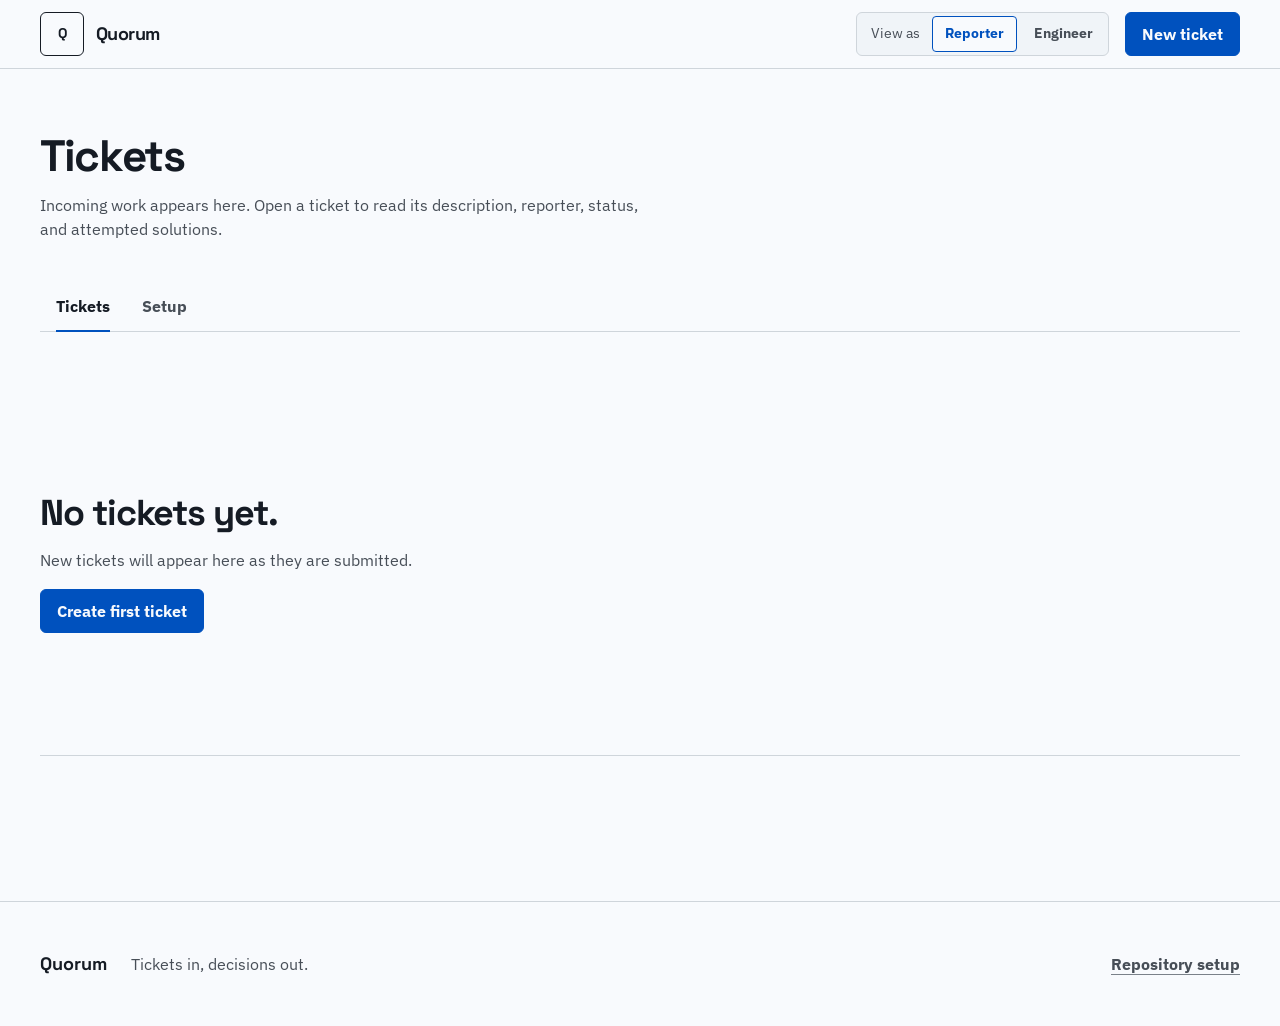
==== ui/index.html @ 8fc57d9d "bundle wired Quorum UI in ui/ so a fresh clone serves the web app; QUORUM_UI_DIR defaults to it Co-A" ====
<!doctype html>
<html lang="en">
  <head>
    <meta charset="utf-8" />
    <meta name="viewport" content="width=device-width, initial-scale=1, viewport-fit=cover" />
    <meta name="application-name" content="Quorum" />
    <meta name="apple-mobile-web-app-title" content="Quorum" />
    <meta name="description" content="Quorum keeps incoming tickets and attempted solutions in one quiet decision workspace." />
    <title>Quorum</title>
    <link rel="preconnect" href="https://fonts.googleapis.com" />
    <link rel="preconnect" href="https://fonts.gstatic.com" crossorigin />
    <link href="https://fonts.googleapis.com/css2?family=IBM+Plex+Sans:wght@400;700&amp;family=JetBrains+Mono:wght@400;600&amp;family=Space+Grotesk:wght@500;700&amp;display=swap" rel="stylesheet" />
    <link rel="stylesheet" href="tokens.css" />
    <link rel="stylesheet" href="styles.css" />
  </head>
  <body>
    <a class="skip-link" href="#main">Skip to workspace</a>

    <header class="topbar">
      <div class="topbar__inner">
        <a class="brand" href="#tickets" data-screen-link="tickets" aria-label="Quorum tickets">
          <span class="brand__mark" aria-hidden="true">Q</span>
          <span>Quorum</span>
        </a>

        <div class="topbar__tools">
          <div class="role-toggle" role="group" aria-label="View as">
            <span class="role-toggle__label">View as</span>
            <button class="role-toggle__option" type="button" data-role="reporter" aria-pressed="true">Reporter</button>
            <button class="role-toggle__option" type="button" data-role="engineer" aria-pressed="false">Engineer</button>
          </div>
          <button class="btn btn--primary" type="button" data-screen-link="submission">New ticket</button>
        </div>
      </div>
    </header>

    <main class="workspace" id="main" tabindex="-1">
      <div class="workspace-head">
        <h1 id="screenTitle">Tickets</h1>
        <p id="screenDescription">Incoming work appears here. Open a ticket to review every solution attempted for it.</p>
      </div>

      <nav class="workspace-tabs" aria-label="Workspace">
        <button class="tab-link" type="button" data-screen-link="tickets">Tickets</button>
        <button class="tab-link" type="button" data-screen-link="solutions">Solutions</button>
        <button class="tab-link" type="button" data-screen-link="setup">Setup</button>
      </nav>

      <div class="screen-root" id="screenRoot" aria-live="off"></div>
    </main>

    <footer class="system-foot">
      <strong>Quorum</strong>
      <span>Tickets in, decisions out.</span>
      <button class="foot-link" type="button" data-screen-link="setup">Repository setup</button>
    </footer>

    <script src="app.js" defer></script>
  </body>
</html>
---- ui/tokens.css ----
/* Hallmark · macrostructure: Index-First · tone: technical-utilitarian · anchor hue: cobalt
 * Hallmark · genre: modern-minimal · theme: Cobalt · enrichment: none · nav: N9 · footer: Ft1
 * Hallmark · pre-emit critique: P5 H5 E5 S5 R5 V5
 * contrast: pass (40–41) · honest: pass (46) · chrome: pass (47) · tokens: pass (48)
 * slop: 56/58 source-pass · rendered checks open: 34, 49
 */

:root {
  color-scheme: light;

  --color-paper: oklch(98.5% 0.004 250);
  --color-paper-2: oklch(96.5% 0.007 250);
  --color-paper-3: oklch(93.5% 0.01 250);
  --color-paper-raised: oklch(99.2% 0.003 250);
  --color-rule: oklch(87% 0.01 250);
  --color-rule-2: oklch(60% 0.015 250);
  --color-neutral: oklch(52% 0.018 257);
  --color-muted: oklch(42% 0.018 257);
  --color-ink-2: oklch(33% 0.02 258);
  --color-ink: oklch(22% 0.02 258);
  --color-accent: oklch(46% 0.19 256);
  --color-accent-soft: oklch(93% 0.035 256);
  --color-accent-ink: oklch(98.5% 0.004 250);
  --color-focus: oklch(25% 0.05 256);
  --color-graphite: oklch(20.5% 0.016 260);
  --color-graphite-2: oklch(25.5% 0.018 260);
  --color-graphite-3: oklch(32% 0.018 260);
  --color-on-graphite: oklch(94% 0.008 250);
  --color-on-graphite-muted: oklch(74% 0.014 250);
  --color-success: oklch(43% 0.12 155);
  --color-success-soft: oklch(94% 0.035 155);
  --color-warning: oklch(40% 0.12 72);
  --color-warning-soft: oklch(95% 0.035 72);
  --color-error: oklch(48% 0.18 28);
  --color-error-soft: oklch(95% 0.035 28);
  --color-transparent: transparent;
  --color-scrim: oklch(15% 0.02 258 / 0.58);

  --font-display: "Space Grotesk", "Avenir Next", sans-serif;
  --font-body: "IBM Plex Sans", "Segoe UI", sans-serif;
  --font-mono: "JetBrains Mono", "SFMono-Regular", monospace;

  --text-xs: 0.75rem;
  --text-sm: 0.875rem;
  --text-base: 1rem;
  --text-md: 1.125rem;
  --text-lg: 1.375rem;
  --text-xl: 1.75rem;
  --text-2xl: 2.25rem;
  --text-3xl: 2.75rem;
  --text-display: clamp(2rem, 4vw + 0.25rem, 3.5rem);

  --space-3xs: 0.125rem;
  --space-2xs: 0.25rem;
  --space-xs: 0.5rem;
  --space-sm: 0.75rem;
  --space-md: 1rem;
  --space-lg: 1.5rem;
  --space-xl: 2.5rem;
  --space-2xl: 4rem;
  --space-3xl: 6rem;
  --space-4xl: 9rem;

  --dur-micro: 100ms;
  --dur-short: 180ms;
  --dur-medium: 260ms;
  --dur-long: 420ms;
  --ease-out: cubic-bezier(0.16, 1, 0.3, 1);
  --ease-in: cubic-bezier(0.7, 0, 0.84, 0);
  --ease-in-out: cubic-bezier(0.65, 0, 0.35, 1);

  --radius-xs: 0.25rem;
  --radius-sm: 0.375rem;
  --radius-md: 0.625rem;
  --radius-round: 999rem;
  --rule-thin: 0.0625rem;
  --rule-focus: 0.1875rem;

  --shadow-whisper: 0 0.0625rem 0.125rem oklch(20% 0.01 258 / 0.06);
  --shadow-modal: 0 1.5rem 4rem oklch(15% 0.02 258 / 0.2);

  --layout-max: 96rem;
  --layout-rail: 15.5rem;
  --layout-prose: 68ch;
  --layout-header: 4.25rem;
  --control-height: 2.75rem;
  --control-height-touch: 3rem;
  --icon-sm: 1rem;
  --icon-md: 1.25rem;
  --icon-lg: 1.5rem;

  --z-base: 1;
  --z-raised: 10;
  --z-dropdown: 100;
  --z-sticky: 200;
  --z-modal: 400;
  --z-toast: 500;
  --z-tooltip: 600;
}
---- ui/styles.css ----
/* Hallmark · macrostructure: Index-First · tone: technical-utilitarian · anchor hue: cobalt
 * Hallmark · genre: modern-minimal · theme: Cobalt · enrichment: none · nav: N9 · footer: Ft1
 * Hallmark · pre-emit critique: P5 H5 E5 S5 R5 V5
 * contrast: pass · honest content: pass · token discipline: pass
 * slop: 56/58 source-pass · rendered checks open: 34, 49
 */

*,
*::before,
*::after {
  box-sizing: border-box;
}

html,
body {
  overflow-x: clip;
}

html {
  background: var(--color-paper);
  color: var(--color-ink);
  font-family: var(--font-body);
  font-size: 100%;
  scroll-behavior: smooth;
}

body {
  min-height: 100dvh;
  margin: 0;
  background: var(--color-paper);
  color: var(--color-ink);
  font-size: var(--text-base);
  line-height: 1.55;
  text-rendering: optimizeLegibility;
}

button,
input,
select,
textarea {
  color: inherit;
  font: inherit;
}

button,
select {
  cursor: pointer;
}

button {
  border: 0;
}

a {
  color: inherit;
}

h1,
h2,
h3,
p {
  margin: 0;
}

h1,
h2,
h3 {
  min-width: 0;
  overflow-wrap: anywhere;
  font-family: var(--font-display);
  font-style: normal;
  font-weight: 700;
  letter-spacing: -0.03em;
  line-height: 1.08;
}

h1 {
  font-size: clamp(var(--text-2xl), 7vw, var(--text-3xl));
}

h2 {
  font-size: clamp(var(--text-xl), 5vw, var(--text-2xl));
}

h3 {
  font-size: var(--text-lg);
}

strong {
  font-weight: 700;
}

code,
.mono {
  font-size: 0.88em;
  font-variant-numeric: tabular-nums;
}

code {
  font-family: var(--font-mono);
  overflow-wrap: anywhere;
}

[hidden] {
  display: none !important;
}

.sr-only {
  position: absolute;
  width: var(--rule-thin);
  height: var(--rule-thin);
  padding: 0;
  margin: calc(var(--rule-thin) * -1);
  overflow: hidden;
  clip: rect(0, 0, 0, 0);
  white-space: nowrap;
  border: 0;
}

.skip-link {
  position: fixed;
  inset-block-start: var(--space-md);
  inset-inline-start: var(--space-md);
  z-index: var(--z-tooltip);
  padding: var(--space-sm) var(--space-md);
  border: var(--rule-thin) solid var(--color-ink);
  border-radius: var(--radius-sm);
  background: var(--color-paper-raised);
  color: var(--color-ink);
  font-weight: 700;
  opacity: 0;
  pointer-events: none;
  transform: translateY(calc(var(--space-xl) * -1));
}

.skip-link:focus {
  opacity: 1;
  pointer-events: auto;
  transform: none;
}

:focus-visible {
  outline: var(--rule-focus) solid var(--color-focus);
  outline-offset: var(--space-2xs);
}

.topbar {
  border-block-end: var(--rule-thin) solid var(--color-rule);
  background: var(--color-paper);
}

.topbar__inner {
  width: min(100%, var(--layout-max));
  min-height: var(--layout-header);
  margin-inline: auto;
  padding: var(--space-sm) var(--space-md);
  display: flex;
  align-items: center;
  justify-content: space-between;
  gap: var(--space-md);
}

.brand {
  display: inline-flex;
  min-height: var(--control-height);
  align-items: center;
  gap: var(--space-sm);
  color: var(--color-ink);
  font-family: var(--font-display);
  font-size: var(--text-md);
  font-weight: 700;
  letter-spacing: -0.03em;
  text-decoration: none;
  white-space: nowrap;
}

.brand__mark {
  width: var(--control-height);
  height: var(--control-height);
  display: grid;
  place-items: center;
  border: var(--rule-thin) solid var(--color-ink);
  border-radius: var(--radius-sm);
  font-family: var(--font-display);
  font-size: var(--text-sm);
  letter-spacing: 0;
}

.brand:active {
  transform: translateY(var(--rule-thin));
}

.btn {
  min-height: var(--control-height);
  padding: var(--space-sm) var(--space-md);
  display: inline-flex;
  align-items: center;
  justify-content: center;
  gap: var(--space-xs);
  border: var(--rule-thin) solid var(--color-rule-2);
  border-radius: var(--radius-sm);
  background: var(--color-paper);
  color: var(--color-ink);
  font-weight: 700;
  line-height: 1;
  text-decoration: none;
  white-space: nowrap;
  transition:
    background-color var(--dur-short) var(--ease-out),
    color var(--dur-short) var(--ease-out),
    transform var(--dur-micro) var(--ease-out);
}

.btn--primary {
  border-color: var(--color-accent);
  background: var(--color-accent);
  color: var(--color-accent-ink);
}

.btn--quiet {
  border-color: var(--color-transparent);
  background: var(--color-transparent);
  color: var(--color-muted);
}

.btn:active {
  transform: translateY(var(--rule-thin));
}

.btn:disabled,
.btn[aria-disabled="true"] {
  cursor: not-allowed;
  opacity: 0.55;
}

.btn[data-state="loading"]::before {
  content: "";
  width: var(--icon-sm);
  height: var(--icon-sm);
  border: var(--rule-thin) solid var(--color-rule);
  border-block-start-color: var(--color-accent-ink);
  border-radius: var(--radius-round);
  animation: spin 900ms linear infinite;
}

.btn:not(.btn--primary)[data-state="loading"]::before {
  border-block-start-color: var(--color-accent);
}

.btn[data-state="error"] {
  border-color: var(--color-error);
  background: var(--color-error-soft);
  color: var(--color-error);
}

.btn[data-state="success"] {
  border-color: var(--color-success);
  background: var(--color-success-soft);
  color: var(--color-success);
}

@keyframes spin {
  to {
    transform: rotate(1turn);
  }
}

.workspace {
  width: min(100%, var(--layout-max));
  min-height: calc(100dvh - var(--layout-header));
  margin-inline: auto;
  padding: var(--space-xl) var(--space-md) var(--space-3xl);
}

.workspace:focus {
  outline: none;
}

.workspace-head {
  max-width: var(--layout-prose);
  display: grid;
  gap: var(--space-sm);
}

.workspace-head p {
  max-width: 62ch;
  color: var(--color-muted);
}

.workspace-tabs {
  margin-block-start: var(--space-xl);
  display: flex;
  align-items: end;
  border-block-end: var(--rule-thin) solid var(--color-rule);
}

.tab-link {
  position: relative;
  min-width: 0;
  min-height: var(--control-height);
  padding: var(--space-sm) var(--space-md);
  background: var(--color-transparent);
  color: var(--color-muted);
  font-weight: 700;
  white-space: nowrap;
}

.tab-link::after {
  content: "";
  position: absolute;
  inset-inline: var(--space-md);
  inset-block-end: calc(var(--rule-thin) * -1);
  height: calc(var(--rule-thin) * 2);
  background: var(--color-transparent);
}

.tab-link[aria-current="page"] {
  color: var(--color-ink);
}

.tab-link[aria-current="page"]::after {
  background: var(--color-accent);
}

.tab-link:active {
  transform: translateY(var(--rule-thin));
}

.tab-link:disabled,
.solution-pick:disabled,
.back-link:disabled,
.foot-link:disabled {
  cursor: not-allowed;
  opacity: 0.55;
}

.screen-root {
  min-width: 0;
  padding-block-start: var(--space-xl);
}

.empty-state {
  min-height: 24rem;
  display: grid;
  align-content: center;
  border-block-end: var(--rule-thin) solid var(--color-rule);
}

.empty-state__copy {
  max-width: 34rem;
  display: grid;
  justify-items: start;
  gap: var(--space-md);
}

.empty-state__copy p,
.solution-empty__body p,
.form-intro p,
.setup-intro p {
  color: var(--color-muted);
}

.index-heading {
  padding-block-end: var(--space-md);
  display: flex;
  align-items: baseline;
  justify-content: space-between;
  gap: var(--space-md);
}

.index-heading h2 {
  font-size: var(--text-lg);
}

.index-heading p {
  color: var(--color-muted);
  font-size: var(--text-sm);
}

.ticket-list {
  border-block-start: var(--rule-thin) solid var(--color-rule);
}

.ticket-row {
  width: 100%;
  min-height: 6rem;
  padding: var(--space-md) 0;
  display: grid;
  grid-template-columns: minmax(0, 1fr) auto;
  grid-template-areas:
    "id status"
    "main main"
    "attempts open";
  align-items: center;
  gap: var(--space-xs) var(--space-md);
  border-block-end: var(--rule-thin) solid var(--color-rule);
  background: var(--color-paper);
  color: var(--color-ink);
  text-align: start;
}

.ticket-row__id {
  grid-area: id;
  color: var(--color-muted);
}

.ticket-row__main {
  grid-area: main;
  min-width: 0;
  display: grid;
  gap: var(--space-2xs);
}

.ticket-row__main strong {
  min-width: 0;
  overflow-wrap: anywhere;
  font-family: var(--font-display);
  font-size: var(--text-md);
  letter-spacing: -0.02em;
}

.ticket-row__main span,
.ticket-row__attempts {
  color: var(--color-muted);
  font-size: var(--text-sm);
}

.ticket-row__attempts {
  grid-area: attempts;
}

.ticket-row__status {
  grid-area: status;
  justify-self: end;
}

.ticket-ready-action {
  min-height: var(--control-height);
  padding: 0;
  background: var(--color-transparent);
  color: var(--color-accent);
  font-weight: 700;
  text-decoration: underline;
  text-decoration-color: var(--color-rule-2);
  text-underline-offset: var(--space-2xs);
  white-space: nowrap;
}

.ticket-ready-action:active {
  transform: translateY(var(--rule-thin));
}

.ticket-row__open {
  grid-area: open;
  justify-self: end;
}

.ticket-row[data-expanded="true"] {
  border-block-end-color: var(--color-transparent);
  background: var(--color-paper-2);
}

.ticket-detail {
  padding: var(--space-lg) var(--space-md) var(--space-xl);
  border-block-end: var(--rule-thin) solid var(--color-rule);
  background: var(--color-paper-2);
  color: var(--color-ink);
}

.ticket-detail__head {
  display: flex;
  flex-wrap: wrap;
  align-items: center;
  justify-content: space-between;
  gap: var(--space-md);
}

.ticket-detail__head > div {
  min-width: 0;
  display: grid;
  gap: var(--space-2xs);
}

.ticket-detail__head h3 {
  font-size: var(--text-md);
}

.ticket-description {
  max-width: 70ch;
  margin-block-start: var(--space-xl);
  display: grid;
  gap: var(--space-xs);
}

.ticket-description > strong,
.ticket-facts dt {
  color: var(--color-muted);
  font-size: var(--text-sm);
}

.ticket-description p {
  white-space: pre-wrap;
}

.ticket-facts {
  margin: var(--space-xl) 0 0;
  display: grid;
  grid-template-columns: minmax(0, 1fr);
  border-block-start: var(--rule-thin) solid var(--color-rule);
}

.ticket-facts > div {
  min-width: 0;
  padding-block: var(--space-md);
  display: grid;
  gap: var(--space-2xs);
  border-block-end: var(--rule-thin) solid var(--color-rule);
}

.ticket-facts dt,
.ticket-facts dd {
  margin: 0;
}

.ticket-facts dd {
  overflow-wrap: anywhere;
}

.status-badge {
  width: fit-content;
  display: inline-flex;
  align-items: center;
  min-height: 1.75rem;
  padding-inline: var(--space-sm);
  border: var(--rule-thin) solid var(--color-rule-2);
  border-radius: var(--radius-round);
  background: var(--color-paper);
  color: var(--color-ink-2);
  font-size: var(--text-xs);
  font-weight: 700;
  line-height: 1;
  white-space: nowrap;
}

.status-badge--active {
  border-color: var(--color-accent);
  background: var(--color-accent-soft);
  color: var(--color-accent);
}

.status-badge--success {
  border-color: var(--color-success);
  background: var(--color-success-soft);
  color: var(--color-success);
}

.status-badge--warning {
  border-color: var(--color-warning);
  background: var(--color-warning-soft);
  color: var(--color-warning);
}

.status-badge--error {
  border-color: var(--color-error);
  background: var(--color-error-soft);
  color: var(--color-error);
}

.back-link,
.foot-link {
  width: fit-content;
  min-height: var(--control-height);
  padding: 0;
  background: var(--color-transparent);
  color: var(--color-muted);
  font-weight: 700;
  text-decoration: underline;
  text-decoration-color: var(--color-rule-2);
  text-underline-offset: var(--space-2xs);
  white-space: nowrap;
}

.back-link:active,
.foot-link:active {
  transform: translateY(var(--rule-thin));
}

.solution-ticket-picker {
  padding-block-end: var(--space-xl);
  display: grid;
  gap: var(--space-lg);
  border-block-end: var(--rule-thin) solid var(--color-rule);
}

.solution-ticket-picker__copy {
  max-width: 42rem;
  display: grid;
  gap: var(--space-xs);
}

.solution-ticket-picker__copy h2 {
  font-size: var(--text-lg);
}

.solution-ticket-picker__copy p {
  color: var(--color-muted);
}

.solution-ticket-context {
  padding-block: var(--space-xl);
  border-block-end: var(--rule-thin) solid var(--color-rule);
}

.solution-ticket-context__head {
  display: flex;
  flex-wrap: wrap;
  align-items: start;
  justify-content: space-between;
  gap: var(--space-md);
}

.solution-ticket-context__head > div {
  min-width: 0;
  display: grid;
  gap: var(--space-xs);
}

.solution-ticket-description {
  max-width: 70ch;
  margin-block-start: var(--space-xl);
  display: grid;
  gap: var(--space-xs);
}

.solution-ticket-description strong,
.solution-ticket-facts dt {
  color: var(--color-muted);
  font-size: var(--text-sm);
}

.solution-ticket-description p {
  white-space: pre-wrap;
}

.solution-ticket-facts {
  margin: var(--space-xl) 0 0;
  display: grid;
  grid-template-columns: minmax(0, 1fr);
  border-block-start: var(--rule-thin) solid var(--color-rule);
}

.solution-ticket-facts > div {
  min-width: 0;
  padding-block: var(--space-md);
  display: grid;
  gap: var(--space-2xs);
  border-block-end: var(--rule-thin) solid var(--color-rule);
}

.solution-ticket-facts dt,
.solution-ticket-facts dd {
  margin: 0;
}

.solution-ticket-facts dd {
  overflow-wrap: anywhere;
}

.solution-selection-empty {
  min-height: 20rem;
  display: grid;
  align-content: center;
  border-block-end: var(--rule-thin) solid var(--color-rule);
}

.solution-selection-empty > div {
  max-width: 36rem;
  display: grid;
  justify-items: start;
  gap: var(--space-md);
}

.solution-selection-empty p {
  color: var(--color-muted);
}

.solution-empty {
  padding-block-start: var(--space-xl);
}

.solution-empty__body {
  min-height: 18rem;
  max-width: 48rem;
  display: grid;
  align-content: center;
  justify-items: start;
  gap: var(--space-md);
  border-block-end: var(--rule-thin) solid var(--color-rule);
}

.decision-banner {
  margin-block: var(--space-lg);
  padding: var(--space-md);
  display: flex;
  flex-wrap: wrap;
  justify-content: space-between;
  gap: var(--space-xs) var(--space-lg);
  border: var(--rule-thin) solid var(--color-success);
  background: var(--color-success-soft);
  color: var(--color-ink);
}

.decision-banner span {
  color: var(--color-success);
}

.solution-layout {
  display: grid;
  grid-template-columns: minmax(0, 1fr);
  gap: var(--space-xl);
  border-block-start: var(--rule-thin) solid var(--color-rule);
}

.solution-index {
  min-width: 0;
}

.solution-index__head {
  min-height: var(--control-height);
  padding-block: var(--space-md);
  display: flex;
  align-items: baseline;
  justify-content: space-between;
  gap: var(--space-md);
}

.solution-index__head h3 {
  font-size: var(--text-md);
}

.solution-index__head span {
  color: var(--color-muted);
  font-size: var(--text-sm);
}

.solution-option {
  width: 100%;
  padding: var(--space-md) 0;
  display: grid;
  gap: var(--space-sm);
  border-block-start: var(--rule-thin) solid var(--color-rule);
  background: var(--color-paper);
  color: var(--color-ink);
}

.solution-option:last-child {
  border-block-end: var(--rule-thin) solid var(--color-rule);
}

.solution-option[data-selected="true"] {
  padding-inline: var(--space-md);
  background: var(--color-paper-2);
  box-shadow: inset 0 calc(var(--rule-thin) * -2) 0 var(--color-accent);
}

.solution-option__top {
  display: flex;
  align-items: center;
  justify-content: space-between;
  gap: var(--space-sm);
}

.solution-pick {
  min-height: var(--control-height);
  padding: 0;
  background: var(--color-transparent);
  color: var(--color-accent);
  font-weight: 700;
  text-decoration: underline;
  text-decoration-color: var(--color-rule-2);
  text-underline-offset: var(--space-2xs);
  white-space: nowrap;
}

.solution-pick:active {
  transform: translateY(var(--rule-thin));
}

.solution-option > strong {
  font-family: var(--font-display);
  font-size: var(--text-md);
}

.solution-option > span:last-child {
  color: var(--color-muted);
  font-size: var(--text-sm);
}

.solution-detail {
  min-width: 0;
  padding-block-start: var(--space-xl);
}

.solution-detail:focus {
  outline: none;
}

.solution-detail__head {
  display: flex;
  align-items: start;
  justify-content: space-between;
  gap: var(--space-md);
}

.solution-detail__head > div {
  min-width: 0;
  display: grid;
  gap: var(--space-xs);
}

.solution-summary {
  max-width: 68ch;
  margin-block-start: var(--space-lg);
  font-size: var(--text-md);
}

.detail-list {
  margin: var(--space-xl) 0 0;
  border-block-start: var(--rule-thin) solid var(--color-rule);
}

.detail-list > div {
  padding-block: var(--space-md);
  display: grid;
  gap: var(--space-xs);
  border-block-end: var(--rule-thin) solid var(--color-rule);
}

.detail-list dt {
  color: var(--color-muted);
  font-size: var(--text-sm);
  font-weight: 700;
}

.detail-list dd {
  margin: 0;
}

.delivery-form {
  margin-block-start: var(--space-2xl);
  display: grid;
  justify-items: start;
  gap: var(--space-lg);
}

.delivery-form fieldset {
  width: 100%;
  min-width: 0;
  padding: 0;
  border: 0;
}

.delivery-form legend {
  padding: 0;
  font-family: var(--font-display);
  font-size: var(--text-lg);
  font-weight: 700;
  letter-spacing: -0.02em;
}

.delivery-form fieldset > p {
  margin-block-start: var(--space-xs);
  color: var(--color-muted);
}

.delivery-options {
  margin-block-start: var(--space-md);
  border-block-start: var(--rule-thin) solid var(--color-rule);
}

.delivery-option {
  min-height: 5rem;
  padding-block: var(--space-md);
  display: grid;
  grid-template-columns: auto minmax(0, 1fr);
  align-items: start;
  gap: var(--space-md);
  border-block-end: var(--rule-thin) solid var(--color-rule);
  cursor: pointer;
}

.delivery-option input {
  width: var(--icon-md);
  height: var(--icon-md);
  margin: var(--space-2xs) 0 0;
  accent-color: var(--color-accent);
}

.delivery-option input:focus-visible {
  outline: var(--rule-focus) solid var(--color-focus);
  outline-offset: var(--space-2xs);
}

.delivery-option > span {
  min-width: 0;
  display: grid;
  gap: var(--space-2xs);
}

.delivery-option small {
  color: var(--color-muted);
  font-size: var(--text-sm);
}

.delivery-option[data-checked="true"] strong {
  color: var(--color-accent);
}

.submission-screen {
  display: grid;
  gap: var(--space-2xl);
}

.form-intro,
.setup-intro {
  max-width: 48rem;
  display: grid;
  justify-items: start;
  gap: var(--space-md);
}

.ticket-form {
  max-width: 48rem;
  display: grid;
  gap: var(--space-xl);
}

.field {
  min-width: 0;
  display: grid;
  gap: var(--space-xs);
}

.field-label {
  font-weight: 700;
}

.field-required {
  margin-inline-start: var(--space-xs);
  color: var(--color-muted);
  font-size: var(--text-xs);
  font-weight: 400;
}

.field-input,
.field-select,
.field-textarea {
  width: 100%;
  min-height: var(--control-height);
  padding: var(--space-sm) calc(var(--space-md) + var(--icon-sm)) var(--space-sm) var(--space-md);
  border: var(--rule-thin) solid var(--color-rule-2);
  border-radius: var(--radius-sm);
  outline: calc(var(--rule-thin) * 2) solid var(--color-transparent);
  outline-offset: var(--rule-thin);
  background: var(--color-paper);
  color: var(--color-ink);
  transition: background-color var(--dur-short) var(--ease-out);
}

.field-textarea {
  min-height: 10rem;
  resize: vertical;
}

.field-input::placeholder,
.field-textarea::placeholder {
  color: var(--color-muted);
  opacity: 1;
}

.field-input:focus-visible,
.field-select:focus-visible,
.field-textarea:focus-visible {
  outline-color: var(--color-focus);
}

.field-input:disabled,
.field-select:disabled,
.field-textarea:disabled {
  cursor: not-allowed;
  opacity: 0.55;
}

.field-input[aria-invalid="true"],
.field-select[aria-invalid="true"],
.field-textarea[aria-invalid="true"] {
  border-color: var(--color-error);
  background: var(--color-error-soft);
}

.field-input[data-state="success"],
.field-select[data-state="success"],
.field-textarea[data-state="success"] {
  border-color: var(--color-success);
  background: var(--color-success-soft);
}

.field-help {
  min-height: 1lh;
  color: var(--color-muted);
  font-size: var(--text-sm);
}

.field-help[role="alert"] {
  color: var(--color-error);
  font-weight: 700;
}

.error-summary {
  padding: var(--space-md);
  display: grid;
  gap: var(--space-2xs);
  border-inline-start: calc(var(--rule-thin) * 3) solid var(--color-error);
  background: var(--color-error-soft);
  color: var(--color-ink);
}

.error-summary span {
  color: var(--color-error);
}

.form-actions,
.setup-actions {
  display: flex;
  flex-wrap: wrap;
  gap: var(--space-sm);
}

.setup-screen {
  display: grid;
  gap: var(--space-2xl);
}

.setup-form {
  border-block-start: var(--rule-thin) solid var(--color-rule);
}

.setting-row {
  min-height: 5.5rem;
  padding-block: var(--space-md);
  display: grid;
  gap: var(--space-md);
  border-block-end: var(--rule-thin) solid var(--color-rule);
}

.setting-row > div {
  display: grid;
  gap: var(--space-2xs);
}

.setting-row > div > span {
  color: var(--color-muted);
  font-size: var(--text-sm);
}

.setting-row .field-select {
  max-width: 18rem;
}

.setup-actions {
  padding-block-start: var(--space-lg);
}

.system-foot {
  width: min(100%, var(--layout-max));
  margin-inline: auto;
  padding: var(--space-xl) var(--space-md);
  display: flex;
  flex-wrap: wrap;
  align-items: center;
  gap: var(--space-sm) var(--space-lg);
  border-block-start: var(--rule-thin) solid var(--color-rule);
  color: var(--color-muted);
}

.system-foot strong {
  color: var(--color-ink);
  font-family: var(--font-display);
  font-size: var(--text-md);
}

.system-foot .foot-link {
  margin-inline-start: auto;
}

@media (hover: hover) and (pointer: fine) {
  .btn:hover:not(:disabled) {
    background: var(--color-ink);
    color: var(--color-paper);
  }

  .btn--primary:hover:not(:disabled) {
    background: var(--color-ink);
    border-color: var(--color-ink);
    color: var(--color-paper);
  }

  .btn--quiet:hover:not(:disabled) {
    background: var(--color-paper-2);
    color: var(--color-ink);
  }

  .tab-link:hover {
    background: var(--color-paper-2);
    color: var(--color-ink);
  }

  .solution-pick:hover {
    color: var(--color-ink);
    text-decoration-color: var(--color-accent);
  }

  .ticket-ready-action:hover {
    color: var(--color-ink);
    text-decoration-color: var(--color-accent);
  }

  .back-link:hover,
  .foot-link:hover {
    color: var(--color-accent);
    text-decoration-color: var(--color-accent);
  }

  .field-input:hover,
  .field-select:hover,
  .field-textarea:hover {
    background: var(--color-paper-2);
  }

  .delivery-option:hover {
    background: var(--color-paper-2);
  }
}

@media (pointer: coarse) {
  .btn,
  .brand,
  .tab-link,
  .back-link,
  .foot-link,
  .ticket-ready-action,
  .field-input,
  .field-select {
    min-height: var(--control-height-touch);
  }
}

@media (min-width: 40rem) {
  .topbar__inner,
  .workspace,
  .system-foot {
    padding-inline: var(--space-xl);
  }

  .workspace {
    padding-block-start: var(--space-2xl);
  }

  .ticket-row {
    min-height: 5.5rem;
    grid-template-columns: 5rem minmax(0, 1fr) auto;
    grid-template-areas:
      "id main status"
      "attempts main open";
    column-gap: var(--space-lg);
  }

  .ticket-row__status {
    justify-self: end;
  }

  .ticket-detail {
    padding-inline: var(--space-xl);
  }

  .ticket-facts {
    grid-template-columns: repeat(2, minmax(0, 1fr));
  }

  .ticket-facts > div:nth-last-child(-n + 2) {
    border-block-end: 0;
  }

  .solution-ticket-picker {
    grid-template-columns: minmax(0, 1fr) minmax(16rem, 0.55fr);
    align-items: end;
  }

  .solution-ticket-facts {
    grid-template-columns: repeat(2, minmax(0, 1fr));
  }

  .solution-ticket-facts > div:last-child {
    grid-column: 1 / -1;
    border-block-end: 0;
  }

  .detail-list > div {
    grid-template-columns: minmax(7rem, 0.28fr) minmax(0, 1fr);
    gap: var(--space-lg);
  }

  .setting-row {
    grid-template-columns: minmax(0, 1fr) minmax(12rem, 0.5fr);
    align-items: center;
  }

  .setting-row > .status-badge {
    justify-self: end;
  }

  .setting-row .field-select {
    justify-self: end;
  }
}

@media (min-width: 60rem) {
  .ticket-row {
    grid-template-columns: 6rem minmax(16rem, 1fr) 7rem 9.5rem auto;
    grid-template-areas: "id main attempts status open";
  }

  .ticket-row__status {
    justify-self: start;
  }

  .ticket-facts {
    grid-template-columns: repeat(3, minmax(0, 1fr));
  }

  .ticket-facts > div:nth-last-child(3) {
    border-block-end: 0;
  }

  .solution-ticket-facts {
    grid-template-columns: repeat(5, minmax(0, 1fr));
  }

  .solution-ticket-facts > div {
    grid-column: auto;
    border-block-end: 0;
  }

  .solution-layout {
    grid-template-columns: minmax(17rem, 0.34fr) minmax(0, 1fr);
    gap: var(--space-2xl);
  }

  .solution-index {
    border-inline-end: var(--rule-thin) solid var(--color-rule);
    padding-inline-end: var(--space-xl);
  }

  .solution-detail {
    padding-block-start: var(--space-2xl);
  }

  .delivery-options {
    display: grid;
    grid-template-columns: repeat(3, minmax(0, 1fr));
  }

  .delivery-option {
    min-height: 9rem;
    padding: var(--space-md);
    border-inline-end: var(--rule-thin) solid var(--color-rule);
  }

  .delivery-option:last-child {
    border-inline-end: 0;
  }
}

@media (min-width: 90rem) {
  .workspace {
    padding-inline: var(--space-2xl);
  }
}

@media (prefers-reduced-motion: reduce) {
  html {
    scroll-behavior: auto;
  }

  *,
  *::before,
  *::after {
    animation-duration: 150ms !important;
    animation-iteration-count: 1 !important;
    transition-duration: 150ms !important;
  }
}

/* ---- Clarification thread (intake agent) ---- */
.ticket-thread { margin-top: 1.25rem; display: grid; gap: .75rem; }
.thread-comment { border-left: 3px solid var(--border, #d9dce3); padding: .5rem .9rem; border-radius: 4px; background: var(--surface-2, #f7f8fa); }
.thread-comment--agent { border-left-color: var(--accent, #2d5be3); background: color-mix(in srgb, var(--accent, #2d5be3) 8%, transparent); }
.thread-comment header { display: flex; justify-content: space-between; gap: 1rem; font-size: .85rem; margin-bottom: .25rem; }
.thread-body { white-space: pre-wrap; font: inherit; margin: 0; line-height: 1.5; }
.thread-reply { display: grid; gap: .5rem; margin-top: .5rem; }
.ticket-brief { margin-top: 1rem; padding: .75rem 1rem; border: 1px solid var(--border, #d9dce3); border-radius: 6px; }
.ticket-brief summary { cursor: pointer; }

/* ---- View as (Reporter / Engineer) toggle in the topbar ---- */
.topbar__tools { display: flex; align-items: center; gap: var(--space-md); }
.role-toggle {
  display: inline-flex; align-items: center; gap: var(--space-2xs);
  min-height: var(--control-height); padding: var(--space-3xs);
  border: var(--rule-thin) solid var(--color-rule); border-radius: var(--radius-sm); background: var(--color-paper-2);
}
.role-toggle__label { padding-inline: var(--space-sm) var(--space-xs); color: var(--color-muted); font-size: var(--text-sm); white-space: nowrap; }
.role-toggle__option {
  min-height: calc(var(--control-height) - var(--space-xs)); padding: var(--space-2xs) var(--space-sm);
  border: var(--rule-thin) solid var(--color-transparent); border-radius: calc(var(--radius-sm) - var(--space-3xs));
  background: var(--color-transparent); color: var(--color-muted);
  font: inherit; font-size: var(--text-sm); font-weight: 700; white-space: nowrap; cursor: pointer;
}
.role-toggle__option[aria-pressed="true"] { border-color: var(--color-accent); background: var(--color-paper); color: var(--color-accent); }
.role-toggle__option:active { transform: translateY(var(--rule-thin)); }
.thread-reply + [data-retry-agent], .ticket-thread > [data-retry-agent] { justify-self: start; }
@media (max-width: 40rem) { .role-toggle__label { display: none; } }

/* PR package (orchestrator output) — subtask + review tables and lists */
.pr-table { width: 100%; border-collapse: collapse; font-size: 0.85rem; margin: 0.5rem 0 1rem; }
.pr-table th, .pr-table td { text-align: left; padding: 0.4rem 0.55rem; border-bottom: 1px solid rgba(15, 33, 71, 0.14); vertical-align: top; }
.pr-table th { font-weight: 600; white-space: nowrap; }
.pr-list { margin: 0.5rem 0 1rem; padding-left: 1.2rem; }
.pr-list li { margin: 0.25rem 0; }
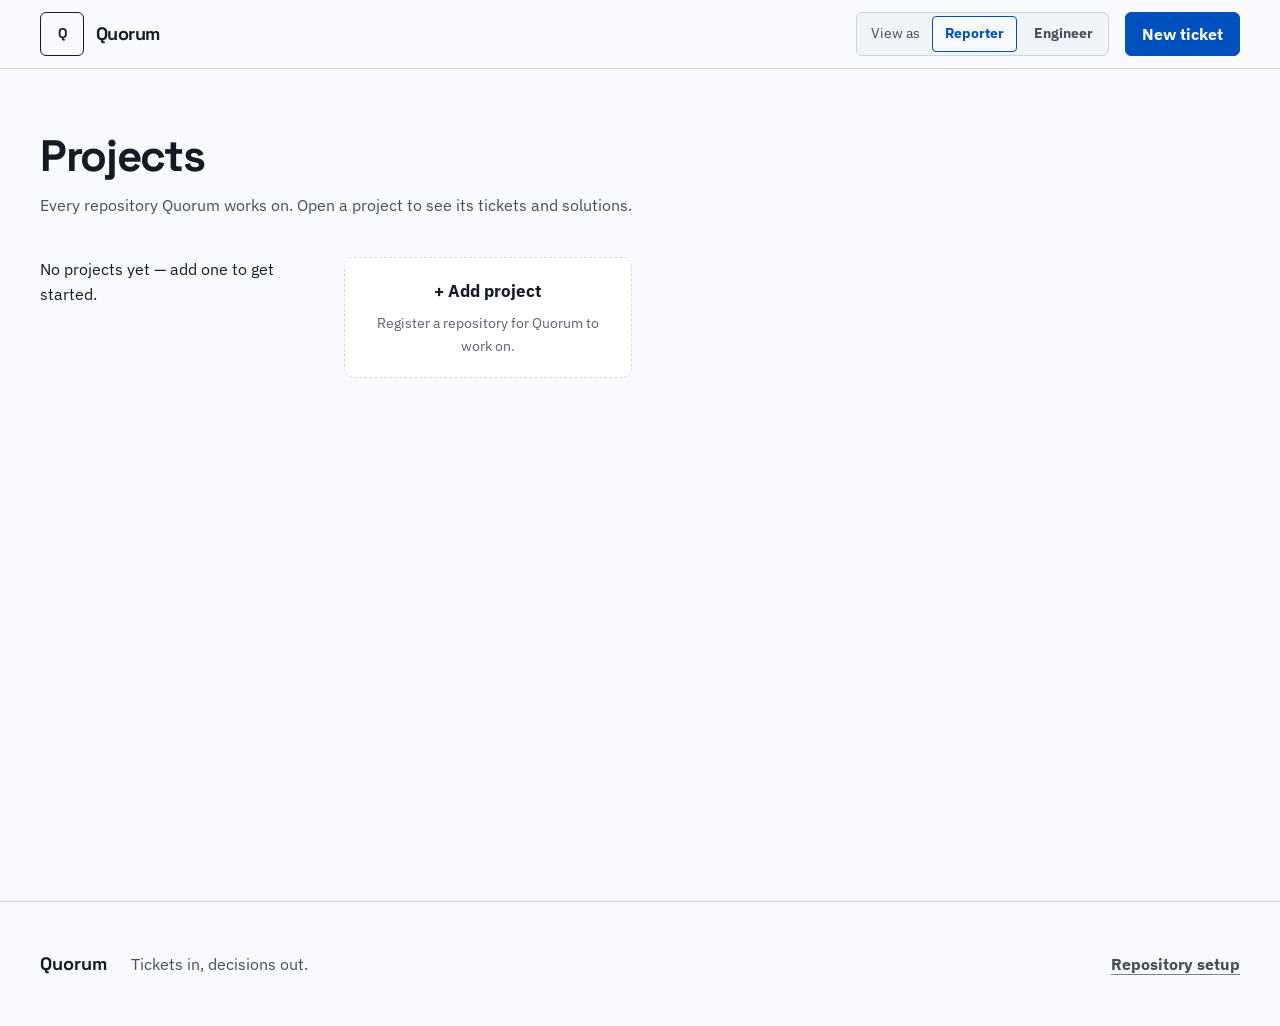
==== commit a9afa820: "Projects dashboard: /api/repos with status counts, ?repo= ticket filter, project-scoped UI with hash" ====
--- a/ui/index.html
+++ b/ui/index.html
@@ -18,7 +18,7 @@
 
     <header class="topbar">
       <div class="topbar__inner">
-        <a class="brand" href="#tickets" data-screen-link="tickets" aria-label="Quorum tickets">
+        <a class="brand" href="#projects" data-screen-link="projects" aria-label="Quorum projects">
           <span class="brand__mark" aria-hidden="true">Q</span>
           <span>Quorum</span>
         </a>
--- a/ui/styles.css
+++ b/ui/styles.css
@@ -1336,3 +1336,39 @@
 .pr-table th { font-weight: 600; white-space: nowrap; }
 .pr-list { margin: 0.5rem 0 1rem; padding-left: 1.2rem; }
 .pr-list li { margin: 0.25rem 0; }
+
+/* ---- Projects dashboard ---- */
+.project-grid {
+  display: grid;
+  grid-template-columns: repeat(auto-fill, minmax(280px, 1fr));
+  gap: 16px;
+}
+.project-card {
+  display: flex;
+  flex-direction: column;
+  gap: 8px;
+  padding: 20px;
+  text-align: left;
+  border: 1px solid var(--line, #d6d9e0);
+  border-radius: 10px;
+  background: var(--surface, #fff);
+  cursor: pointer;
+  font: inherit;
+  color: inherit;
+  transition: border-color 120ms ease, transform 120ms ease;
+}
+.project-card:hover, .project-card:focus-visible {
+  border-color: var(--cobalt, #2245d6);
+  transform: translateY(-1px);
+}
+.project-card__name { font-size: 1.05rem; }
+.project-card__desc { color: var(--ink-soft, #5a6072); font-size: 0.9rem; }
+.project-card__counts { margin-top: auto; font-size: 0.85rem; color: var(--ink-soft, #5a6072); font-variant-numeric: tabular-nums; }
+.project-card--add { border-style: dashed; justify-content: center; align-items: center; text-align: center; }
+.project-header {
+  display: flex;
+  align-items: baseline;
+  gap: 12px;
+  margin-bottom: 16px;
+  flex-wrap: wrap;
+}
